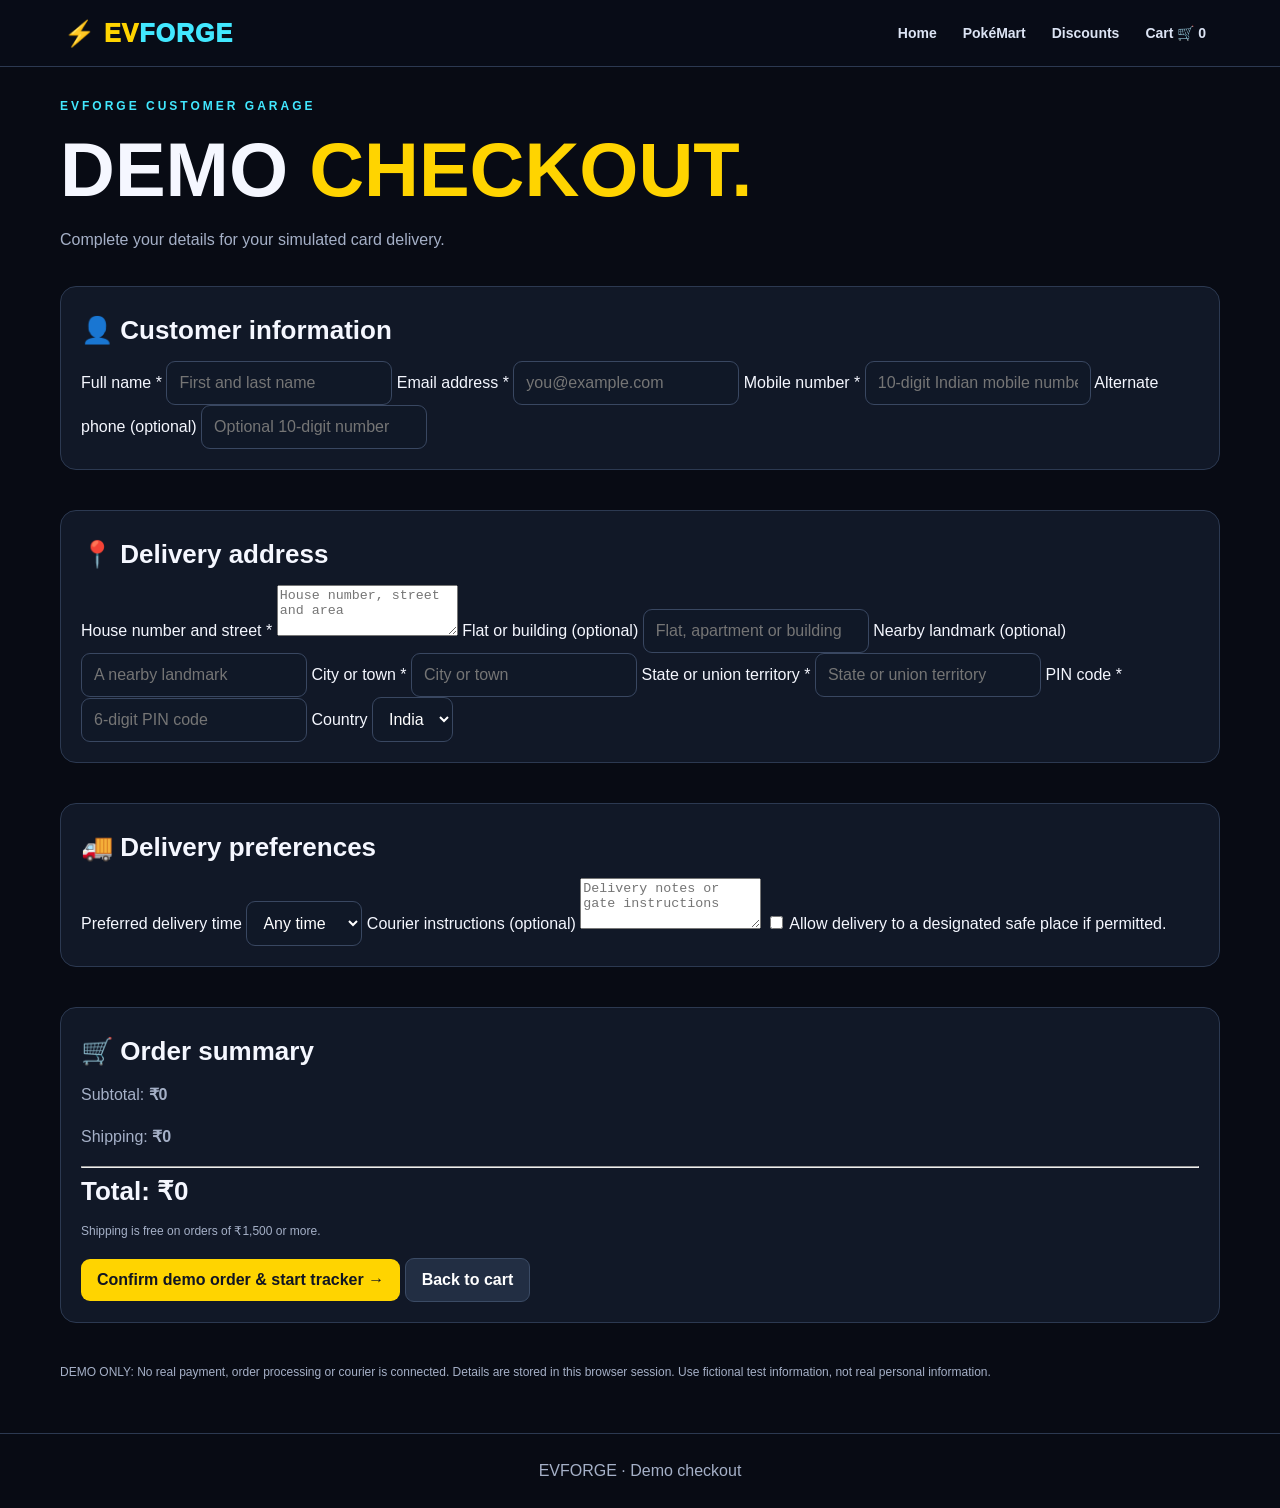
==== checkout.html @ b5e6a23c "Create checkout.html" ====
<!DOCTYPE html>
<html lang="en">
<head>
  <meta charset="UTF-8">
  <meta name="viewport" content="width=device-width, initial-scale=1">
  <title>EVFORGE | Demo Checkout</title>
  <link rel="stylesheet" href="style.css">
  <script src="app.js" defer></script>
</head>
<body>
  <header id="site-nav"></header>

  <main class="wrap section">
    <div class="eyebrow">EVFORGE CUSTOMER GARAGE</div>
    <h1>DEMO <span>CHECKOUT.</span></h1>
    <p>Complete your details for your simulated card delivery.</p>

    <form id="demo-checkout-form" onsubmit="submitDemoCheckout(event)">

      <section class="panel section">
        <h2>👤 Customer information</h2>

        <label for="customer-name">Full name *</label>
        <input id="customer-name" name="name" type="text"
          autocomplete="name" maxlength="100"
          placeholder="First and last name" required>

        <label for="customer-email">Email address *</label>
        <input id="customer-email" name="email" type="email"
          autocomplete="email" maxlength="150"
          placeholder="you@example.com" required>

        <label for="customer-phone">Mobile number *</label>
        <input id="customer-phone" name="phone" type="tel"
          inputmode="numeric" autocomplete="tel"
          pattern="[0-9]{10}" maxlength="10"
          placeholder="10-digit Indian mobile number"
          title="Enter a 10-digit mobile number" required>

        <label for="customer-alt-phone">Alternate phone (optional)</label>
        <input id="customer-alt-phone" name="altPhone" type="tel"
          inputmode="numeric" pattern="[0-9]{10}" maxlength="10"
          placeholder="Optional 10-digit number">
      </section>

      <section class="panel section">
        <h2>📍 Delivery address</h2>

        <label for="customer-address">House number and street *</label>
        <textarea id="customer-address" name="address"
          autocomplete="street-address" maxlength="250"
          rows="3" placeholder="House number, street and area"
          required></textarea>

        <label for="customer-address2">Flat or building (optional)</label>
        <input id="customer-address2" name="address2" type="text"
          autocomplete="address-line2" maxlength="150"
          placeholder="Flat, apartment or building">

        <label for="customer-landmark">Nearby landmark (optional)</label>
        <input id="customer-landmark" name="landmark" type="text"
          maxlength="150" placeholder="A nearby landmark">

        <label for="customer-city">City or town *</label>
        <input id="customer-city" name="city" type="text"
          autocomplete="address-level2" maxlength="100"
          placeholder="City or town" required>

        <label for="customer-state">State or union territory *</label>
        <input id="customer-state" name="state" type="text"
          autocomplete="address-level1" maxlength="100"
          placeholder="State or union territory" required>

        <label for="customer-postal">PIN code *</label>
        <input id="customer-postal" name="postal" type="text"
          inputmode="numeric" autocomplete="postal-code"
          pattern="[0-9]{6}" maxlength="6"
          placeholder="6-digit PIN code"
          title="Enter a 6-digit Indian PIN code" required>

        <label for="customer-country">Country</label>
        <select id="customer-country" name="country" required>
          <option value="India" selected>India</option>
        </select>
      </section>

      <section class="panel section">
        <h2>🚚 Delivery preferences</h2>

        <label for="delivery-time">Preferred delivery time</label>
        <select id="delivery-time" name="deliveryTime">
          <option value="Any time">Any time</option>
          <option value="Morning">Morning</option>
          <option value="Afternoon">Afternoon</option>
          <option value="Evening">Evening</option>
        </select>

        <label for="delivery-instructions">
          Courier instructions (optional)
        </label>
        <textarea id="delivery-instructions"
          name="deliveryInstructions" rows="3" maxlength="500"
          placeholder="Delivery notes or gate instructions"></textarea>

        <label class="checkbox-row" for="safe-place">
          <input id="safe-place" name="safePlace" type="checkbox">
          <span>Allow delivery to a designated safe place if permitted.</span>
        </label>
      </section>

      <section class="panel section">
        <h2>🛒 Order summary</h2>

        <p>Subtotal: <strong id="subtotal">₹0</strong></p>
        <p>Shipping: <strong id="shipping">₹0</strong></p>
        <hr>
        <h2>Total: <span id="grand-total">₹0</span></h2>

        <p class="small">
          Shipping is free on orders of ₹1,500 or more.
        </p>

        <p id="checkout-message" role="status"></p>

        <button class="btn" type="submit">
          Confirm demo order &amp; start tracker →
        </button>

        <a class="btn secondary" href="cart.html">Back to cart</a>
      </section>
    </form>

    <p class="small">
      DEMO ONLY: No real payment, order processing or courier is connected.
      Details are stored in this browser session. Use fictional test
      information, not real personal information.
    </p>
  </main>

  <footer>EVFORGE · Demo checkout</footer>
</body>
</html>
---- style.css ----
:root{
  --bg:#080b14;--panel:#111827;--yellow:#ffd400;
  --cyan:#42e8ff;--text:#f5f7ff;--muted:#a5b0c7;
  --line:#2c3951;--green:#52f5a4;
}
*{box-sizing:border-box}
html{scroll-behavior:smooth}
body{margin:0;background:var(--bg);color:var(--text);
font-family:Arial,Helvetica,sans-serif}
a{color:inherit;text-decoration:none}
button,input,select{font:inherit}
button{cursor:pointer}
#site-nav{position:sticky;top:0;z-index:20;background:#090d18f5;
border-bottom:1px solid var(--line);padding:15px 5%;
display:flex;justify-content:space-between;align-items:center;gap:15px;flex-wrap:wrap}
.brand{font-size:25px;font-weight:1000;color:var(--yellow);letter-spacing:1px}
.brand span{color:var(--cyan)}
.navlinks{display:flex;flex-wrap:wrap;gap:6px}
.navlinks a{padding:10px;border-radius:8px;color:#dce4f4;font-size:14px;font-weight:bold}
.navlinks a:hover,.navlinks a.current{background:#293147;color:var(--yellow)}
.wrap{width:min(1160px,92%);margin:auto}
.hero{margin-top:28px;min-height:430px;border:1px solid #34425b;border-radius:25px;
padding:clamp(25px,6vw,65px);background:radial-gradient(ellipse at 80% 40%,#293e67,transparent 45%),linear-gradient(125deg,#172238,#080b14);
overflow:hidden}
.eyebrow{font-size:12px;font-weight:bold;letter-spacing:3px;color:var(--cyan)}
h1{font-size:clamp(38px,7vw,76px);line-height:1.03;margin:18px 0}
h1 span{color:var(--yellow)}
h2{font-size:26px;margin:8px 0 15px}
h3{margin:10px 0}
p{color:var(--muted);line-height:1.65}
.hero p{max-width:550px;font-size:17px}
.supercar{font-size:clamp(80px,15vw,140px);text-align:right;
filter:drop-shadow(0 0 18px #42e8ff55);animation:drive 2s ease-in-out infinite alternate}
@keyframes drive{to{transform:translateX(-15px) translateY(-5px)}}
.actions{display:flex;gap:10px;flex-wrap:wrap;margin:20px 0}
.btn{display:inline-flex;align-items:center;justify-content:center;gap:7px;
border:0;border-radius:9px;background:var(--yellow);color:#111522;
padding:12px 16px;font-weight:900}
.btn:hover{filter:brightness(1.1);transform:translateY(-1px)}
.btn.secondary{background:#222e43;color:white;border:1px solid #3b4b65}
.stats{display:grid;grid-template-columns:repeat(3,minmax(0,1fr));gap:15px;margin:22px 0}
.panel,.deal{background:var(--panel);border:1px solid var(--line);
border-radius:16px;padding:20px;min-width:0}
.panel a:not(.btn){color:var(--cyan)}
.panel p{margin-top:8px}
.section{margin-top:32px;margin-bottom:40px}
.products{display:grid;grid-template-columns:repeat(4,minmax(0,1fr));gap:15px;margin:20px 0}
.product{display:flex;flex-direction:column;min-width:0;overflow:hidden;
background:var(--panel);border:1px solid var(--line);border-radius:15px}
.product img{width:100%;height:190px;object-fit:contain;padding:12px;
background:radial-gradient(ellipse,#293a55,#101725)}
.product-info{padding:14px;display:flex;flex-direction:column;gap:9px;flex:1}
.product-info h3{font-size:16px}
.product-info p{font-size:13px;margin:0}
.price{font-size:21px;font-weight:900;color:var(--yellow)}
.product-buttons{display:flex;gap:7px;margin-top:auto}
.product-buttons .btn{padding:10px 6px;font-size:12px;flex:1}
.heart{background:#263249;color:#ff7795;border:0;border-radius:8px;padding:8px 10px}
.badge{display:inline-block;background:#29354b;border-radius:20px;padding:6px 10px;font-size:11px;color:var(--cyan)}
.toolbar{display:flex;gap:10px;margin:22px 0;flex-wrap:wrap}
input,select{background:#101827;color:white;border:1px solid #394761;border-radius:9px;padding:12px}
.toolbar input{flex:1;min-width:160px}
.deals{display:grid;grid-template-columns:repeat(3,minmax(0,1fr));gap:15px;margin:24px 0}
.deal-icon{font-size:42px}
.deal h2{font-size:35px;color:var(--yellow)}
.coupon{display:flex;justify-content:space-between;align-items:center;gap:8px;
flex-wrap:wrap;border:1px dashed var(--yellow);border-radius:10px;
padding:12px;margin:16px 0;background:#252313}
.coupon code{color:var(--yellow);font-size:17px;font-weight:bold}
.map-head{display:flex;align-items:center;justify-content:space-between;gap:12px;flex-wrap:wrap;margin:20px 0}
.mapbox{border:1px solid #35465b;border-radius:16px;overflow:hidden;background:#14251f}
#delivery-map{display:block;width:100%;height:auto;min-height:250px}
.metric{font-size:27px;color:var(--cyan);font-weight:900;margin-top:8px}
.progress{height:9px;background:#2b3648;border-radius:20px;overflow:hidden;margin-top:20px}
.progress div{height:100%;width:0;background:linear-gradient(90deg,var(--cyan),var(--yellow));transition:width .25s}
.cart-layout{display:grid;grid-template-columns:1.4fr .6fr;gap:18px;margin-top:24px}
.cart-row{display:flex;gap:12px;align-items:center;border-bottom:1px solid var(--line);padding:14px 0}
.cart-row img{width:65px;height:65px;object-fit:contain}
.cart-row .grow{flex:1;min-width:0}
.cart-row input{width:68px}
.total{display:flex;justify-content:space-between;gap:10px;padding:11px 0}
.grand{font-size:20px;color:var(--yellow)}
.full-btn{width:100%;margin-top:12px}
.small{font-size:12px;color:var(--muted)}
.empty{padding:25px;text-align:center;color:var(--muted)}
footer{margin-top:50px;padding:28px 5%;text-align:center;border-top:1px solid var(--line);color:var(--muted)}
@media(max-width:800px){
 #site-nav{align-items:flex-start}
 .navlinks a{font-size:12px;padding:8px}
 .products{grid-template-columns:repeat(2,minmax(0,1fr))}
 .deals{grid-template-columns:1fr 1fr}
 .cart-layout{grid-template-columns:1fr}
}
@media(max-width:480px){
 .stats,.deals{grid-template-columns:1fr}
 .product img{height:145px}
 .product-info{padding:10px}
 .hero{padding:25px}
}
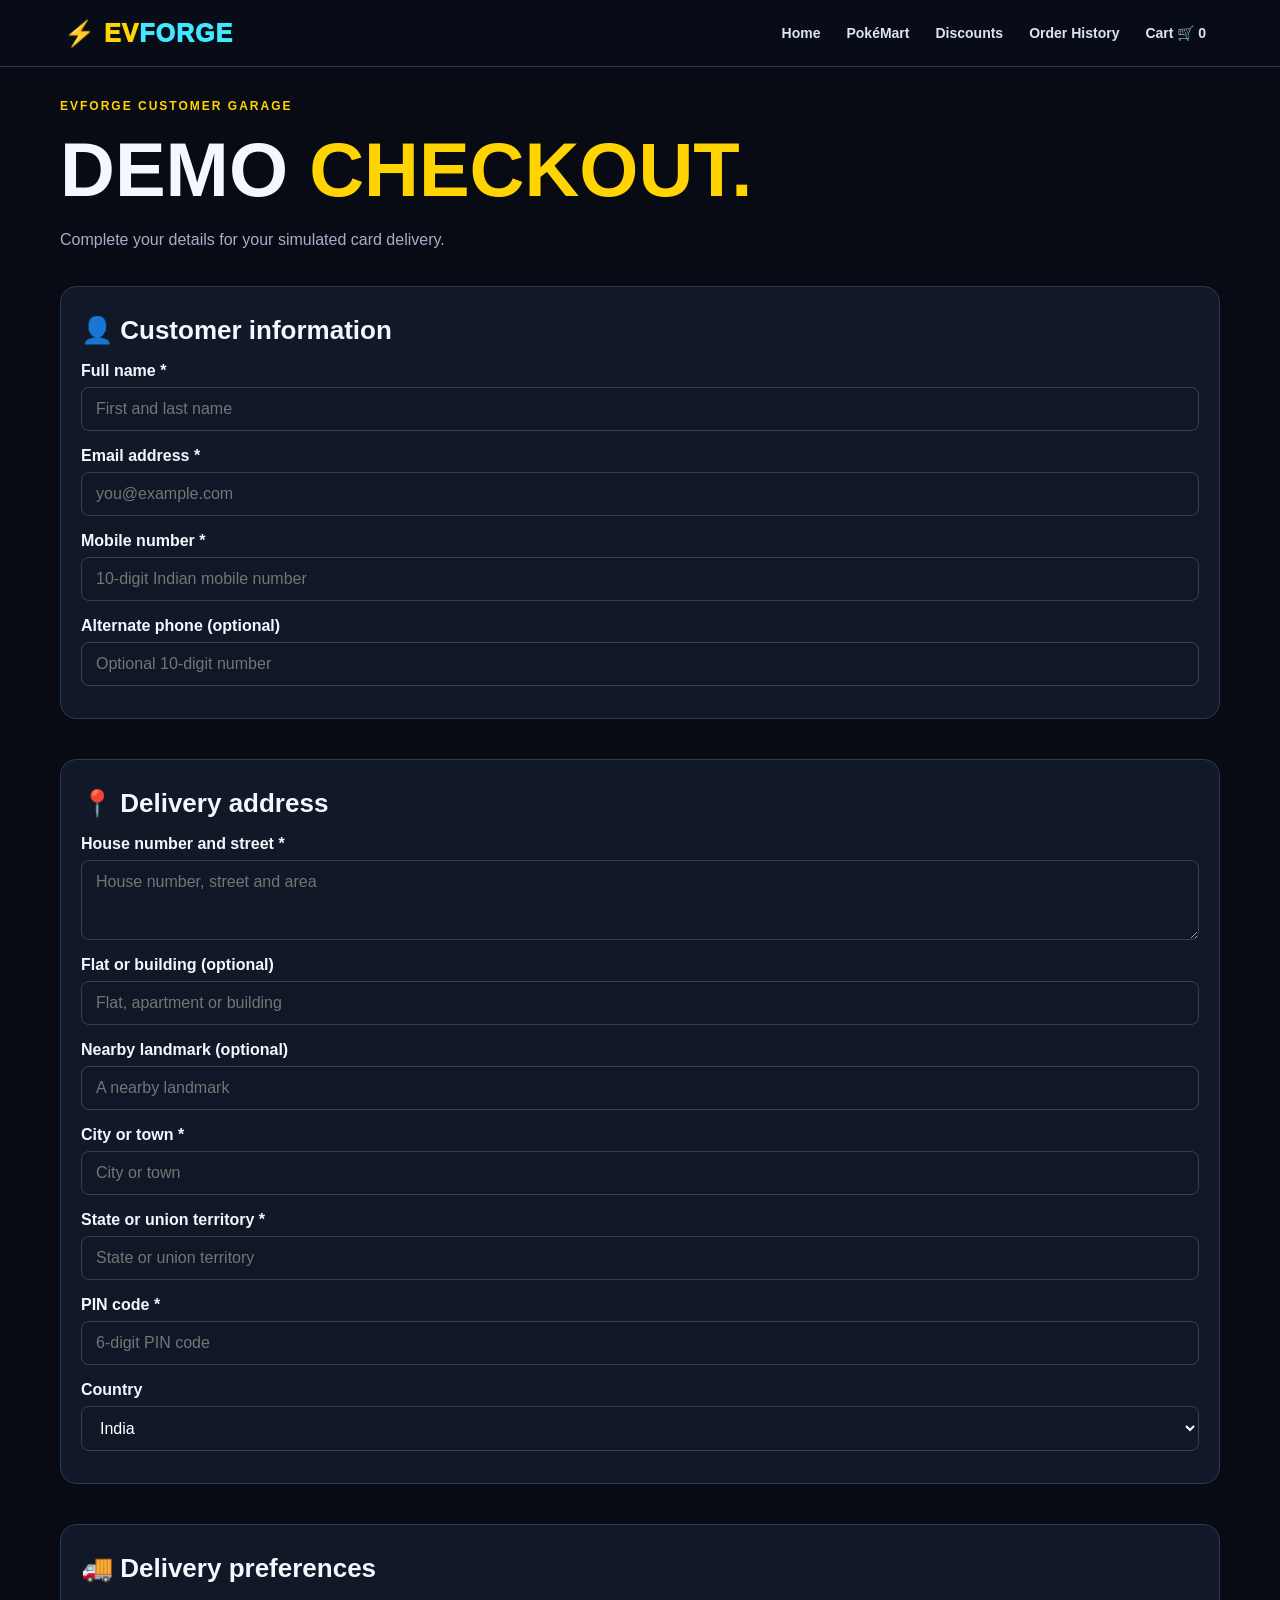
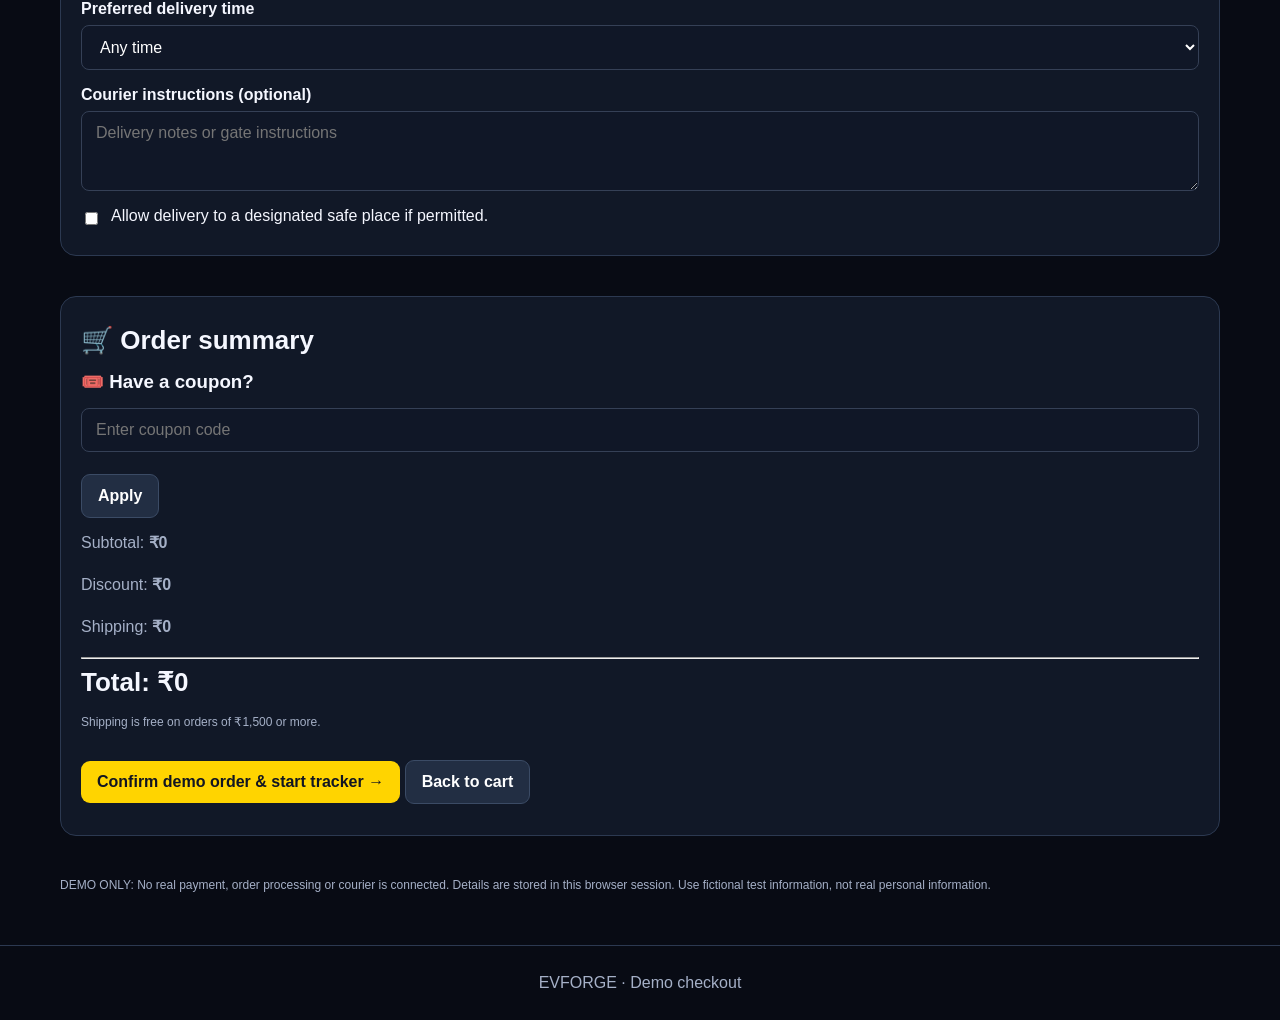
==== commit cbec7090: "checkout.html" ====
--- a/checkout.html
+++ b/checkout.html
@@ -109,13 +109,45 @@
         </label>
       </section>
 
-      <section class="panel section">
-        <h2>🛒 Order summary</h2>
+     <section class="panel section">
+  <h2>🛒 Order summary</h2>
 
-        <p>Subtotal: <strong id="subtotal">₹0</strong></p>
-        <p>Shipping: <strong id="shipping">₹0</strong></p>
-        <hr>
-        <h2>Total: <span id="grand-total">₹0</span></h2>
+  <div class="coupon-box">
+    <h3>🎟️ Have a coupon?</h3>
+
+    <div class="coupon-input-row">
+      <input
+        type="text"
+        id="checkout-coupon"
+        placeholder="Enter coupon code"
+        maxlength="30"
+        autocomplete="off"
+      >
+
+      <button
+        class="btn secondary"
+        type="button"
+        onclick="applyCheckoutCoupon()"
+      >
+        Apply
+      </button>
+    </div>
+
+    <p id="coupon-message" class="small" role="status"></p>
+  </div>
+
+  <p>Subtotal: <strong id="subtotal">₹0</strong></p>
+
+  <p>
+    Discount:
+    <strong id="checkout-discount">₹0</strong>
+  </p>
+
+  <p>Shipping: <strong id="shipping">₹0</strong></p>
+
+  <hr>
+
+  <h2>Total: <span id="grand-total">₹0</span></h2>
 
         <p class="small">
           Shipping is free on orders of ₹1,500 or more.
--- a/style.css
+++ b/style.css
@@ -98,3 +98,347 @@
  .product-info{padding:10px}
  .hero{padding:25px}
 }
+
+/* EVFORGE demo checkout */
+
+#demo-checkout-form label {
+  display: block;
+  margin: 16px 0 7px;
+  font-weight: 600;
+}
+
+#demo-checkout-form input:not([type="checkbox"]),
+#demo-checkout-form select,
+#demo-checkout-form textarea {
+  box-sizing: border-box;
+  display: block;
+  width: 100%;
+  padding: 12px 14px;
+  margin-bottom: 12px;
+  border: 1px solid #354056;
+  border-radius: 8px;
+  background: #101727;
+  color: #fff;
+  font: inherit;
+}
+
+#demo-checkout-form textarea {
+  resize: vertical;
+}
+
+#demo-checkout-form .checkbox-row {
+  display: flex;
+  align-items: flex-start;
+  gap: 10px;
+  font-weight: normal;
+}
+
+#demo-checkout-form .checkbox-row input {
+  margin-top: 5px;
+  flex-shrink: 0;
+}
+
+#demo-checkout-form button[type="submit"] {
+  margin: 12px 0;
+}
+/* ==========================================
+   EVFORGE UPGRADE STYLES
+   ========================================== */
+
+
+/* ---------- CHECKOUT ---------- */
+
+.coupon-checkout {
+  margin-top: 20px;
+}
+
+.coupon-input-row {
+  display: flex;
+  gap: 10px;
+  flex-wrap: wrap;
+  margin-top: 15px;
+}
+
+.checkout-total-row {
+  display: flex;
+  justify-content: space-between;
+  gap: 20px;
+  padding: 10px 0;
+}
+
+.checkout-total-row.total {
+  font-size: 1.25rem;
+}
+
+
+/* ---------- COUPONS ---------- */
+
+.coupon-card {
+  background: #111a29;
+  border: 1px solid #29364a;
+  border-radius: 16px;
+  padding: 22px;
+  transition:
+    transform 0.2s ease,
+    border-color 0.2s ease;
+}
+
+.coupon-card:hover {
+  transform: translateY(-3px);
+  border-color: #ffd400;
+}
+
+.coupon-code {
+  display: inline-block;
+  margin: 15px 0;
+  padding: 10px 14px;
+  border-radius: 8px;
+  background: #080c15;
+  border: 1px dashed #ffd400;
+  color: #ffd400;
+  font-weight: 900;
+  letter-spacing: 1px;
+}
+
+.coupon-actions {
+  display: flex;
+  gap: 10px;
+  flex-wrap: wrap;
+}
+
+.saved-coupons-section {
+  margin-top: 30px;
+}
+
+.saved-coupons {
+  display: grid;
+  gap: 12px;
+  margin-top: 20px;
+}
+
+.coupon-saved-card {
+  display: flex;
+  align-items: center;
+  gap: 14px;
+  flex-wrap: wrap;
+  padding: 16px;
+  background: #111a29;
+  border: 1px solid #29364a;
+  border-radius: 12px;
+}
+
+.coupon-saved-card strong {
+  color: #ffd400;
+  letter-spacing: 1px;
+}
+
+.coupon-saved-card span {
+  color: #aab7c9;
+  flex: 1;
+}
+
+
+/* ---------- ORDER HISTORY ---------- */
+
+.history-page {
+  width: min(1100px, 92%);
+  margin: 40px auto 70px;
+}
+
+.hero-small {
+  text-align: center;
+  margin-bottom: 30px;
+}
+
+.hero-small h1 {
+  font-size: clamp(2rem, 5vw, 3.5rem);
+  margin: 10px 0;
+}
+
+.hero-small p {
+  color: #aab7c9;
+}
+
+.eyebrow {
+  color: #ffd400;
+  font-weight: 900;
+  letter-spacing: 2px;
+  text-transform: uppercase;
+}
+
+.history-actions {
+  display: flex;
+  flex-wrap: wrap;
+  gap: 10px;
+  margin-bottom: 25px;
+}
+
+.history-list {
+  display: grid;
+  gap: 18px;
+}
+
+.order-card {
+  background: #111a29;
+  border: 1px solid #29364a;
+  border-radius: 18px;
+  padding: 22px;
+}
+
+.order-card-top {
+  display: flex;
+  justify-content: space-between;
+  gap: 15px;
+  flex-wrap: wrap;
+  border-bottom: 1px solid #29364a;
+  padding-bottom: 15px;
+}
+
+.order-card-top h3 {
+  color: #ffd400;
+  margin: 0 0 5px;
+}
+
+.order-card-top p {
+  color: #8998ad;
+  margin: 0;
+}
+
+.order-status {
+  display: inline-flex;
+  align-items: center;
+  height: fit-content;
+  padding: 7px 11px;
+  border-radius: 999px;
+  background: #173c2b;
+  color: #52f5a4;
+  font-size: 12px;
+  font-weight: 900;
+}
+
+.order-customer {
+  display: flex;
+  gap: 10px;
+  flex-wrap: wrap;
+  padding: 15px 0;
+}
+
+.order-customer span {
+  color: #aab7c9;
+}
+
+.order-items {
+  margin: 0;
+  padding-left: 20px;
+  color: #dce4ef;
+  line-height: 1.8;
+}
+
+.order-items span {
+  color: #aab7c9;
+}
+
+.order-total-lines {
+  margin: 20px 0;
+  padding-top: 15px;
+  border-top: 1px solid #29364a;
+}
+
+.order-total-lines > div {
+  display: flex;
+  justify-content: space-between;
+  gap: 20px;
+  padding: 6px 0;
+}
+
+.order-grand-total {
+  margin-top: 8px;
+  padding-top: 12px !important;
+  border-top: 1px solid #29364a;
+  font-size: 1.2rem;
+  color: #ffd400;
+}
+
+
+/* ---------- TURBO TRACKER ---------- */
+
+.tracker-dashboard {
+  width: min(1000px, 92%);
+  margin: 20px auto;
+  display: grid;
+  grid-template-columns:
+    repeat(4, minmax(0, 1fr));
+  gap: 12px;
+}
+
+.tracker-stat {
+  padding: 18px;
+  border-radius: 15px;
+  background: #111a29;
+  border: 1px solid #29364a;
+  text-align: center;
+}
+
+.tracker-stat span {
+  display: block;
+  color: #8998ad;
+  font-size: 11px;
+  font-weight: 900;
+  letter-spacing: 1px;
+  margin-bottom: 8px;
+}
+
+.tracker-stat strong {
+  color: #ffd400;
+  font-size: 1.35rem;
+}
+
+.tracker-controls {
+  display: flex;
+  justify-content: center;
+  gap: 10px;
+  flex-wrap: wrap;
+  margin: 20px auto;
+}
+
+.btn.danger {
+  background: #54232b;
+  color: #ffd9de;
+}
+
+
+/* ---------- MOBILE ---------- */
+
+@media (max-width: 700px) {
+
+  .tracker-dashboard {
+    grid-template-columns:
+      repeat(2, minmax(0, 1fr));
+  }
+
+  .order-card {
+    padding: 16px;
+  }
+
+  .coupon-saved-card {
+    align-items: flex-start;
+    flex-direction: column;
+  }
+
+}
+
+@media (max-width: 450px) {
+
+  .tracker-dashboard {
+    grid-template-columns: 1fr 1fr;
+  }
+
+  .tracker-stat {
+    padding: 14px 8px;
+  }
+
+  .tracker-stat strong {
+    font-size: 1rem;
+  }
+
+}
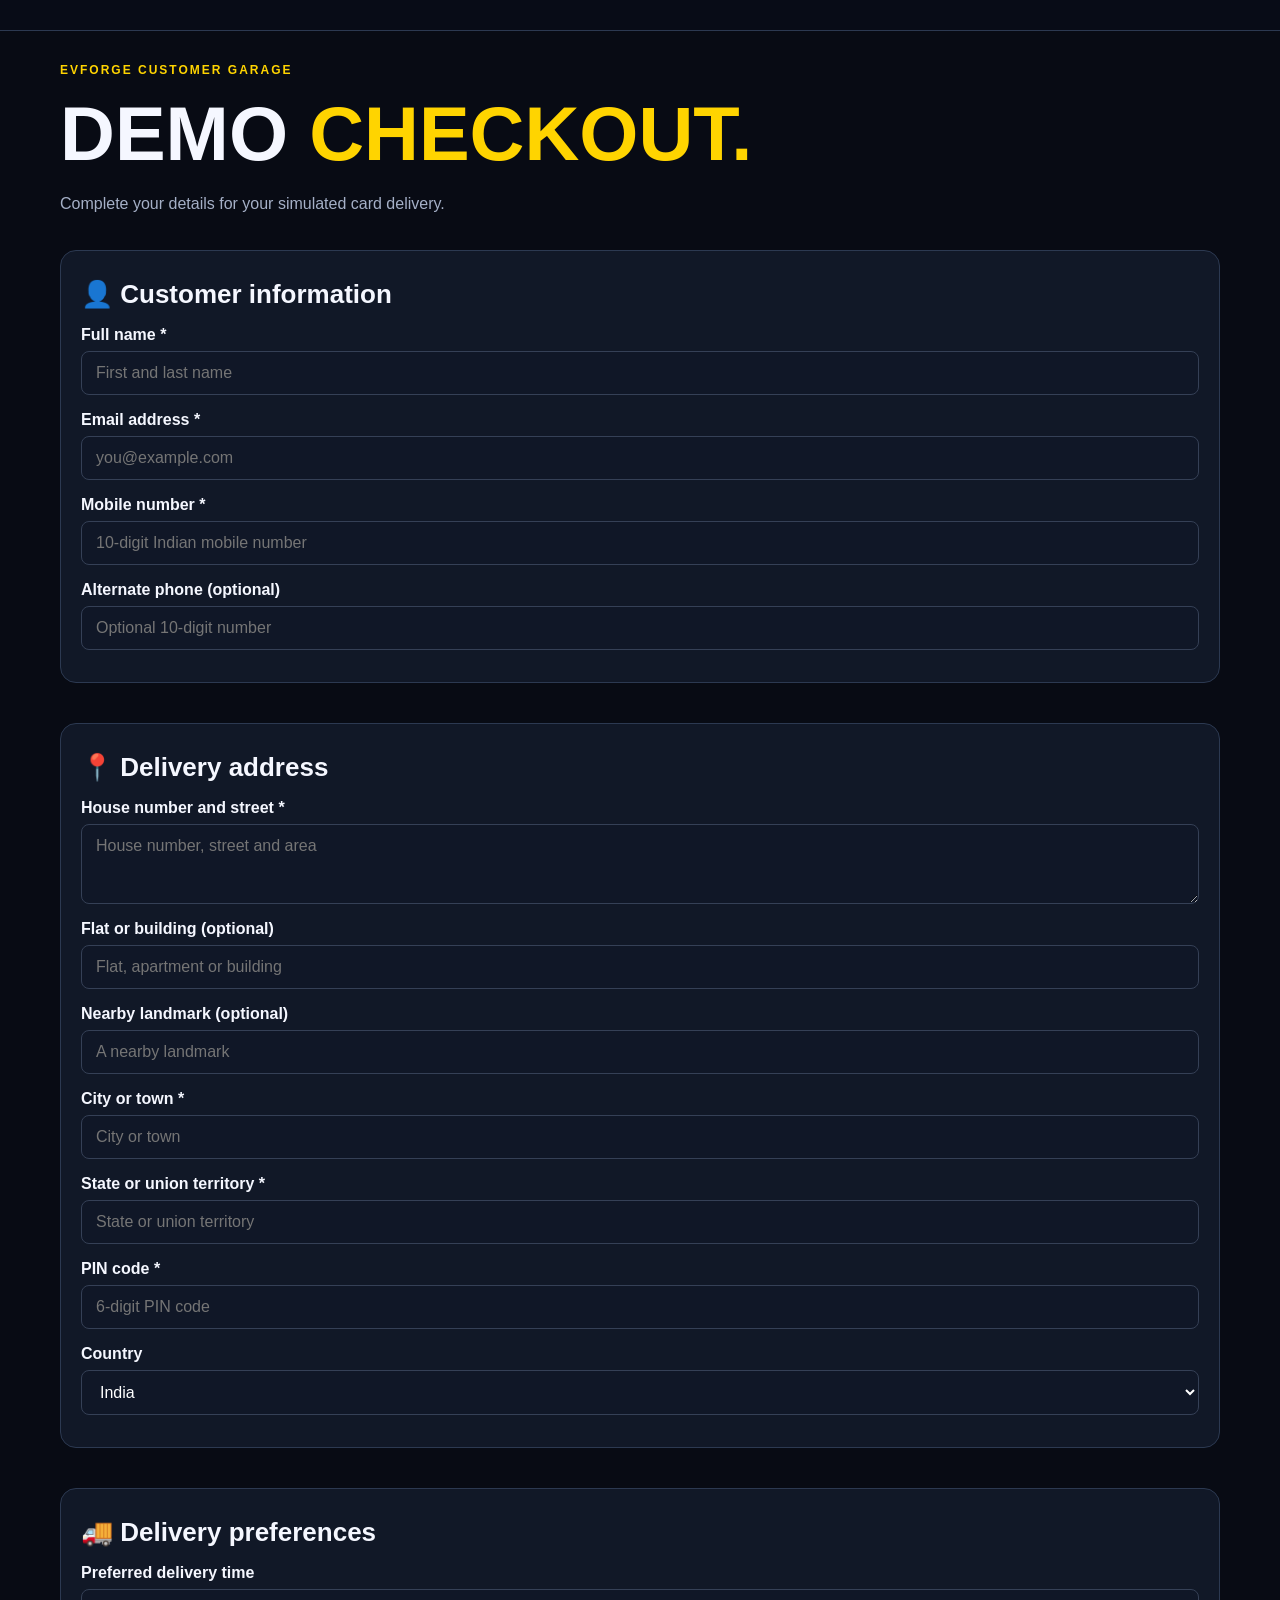
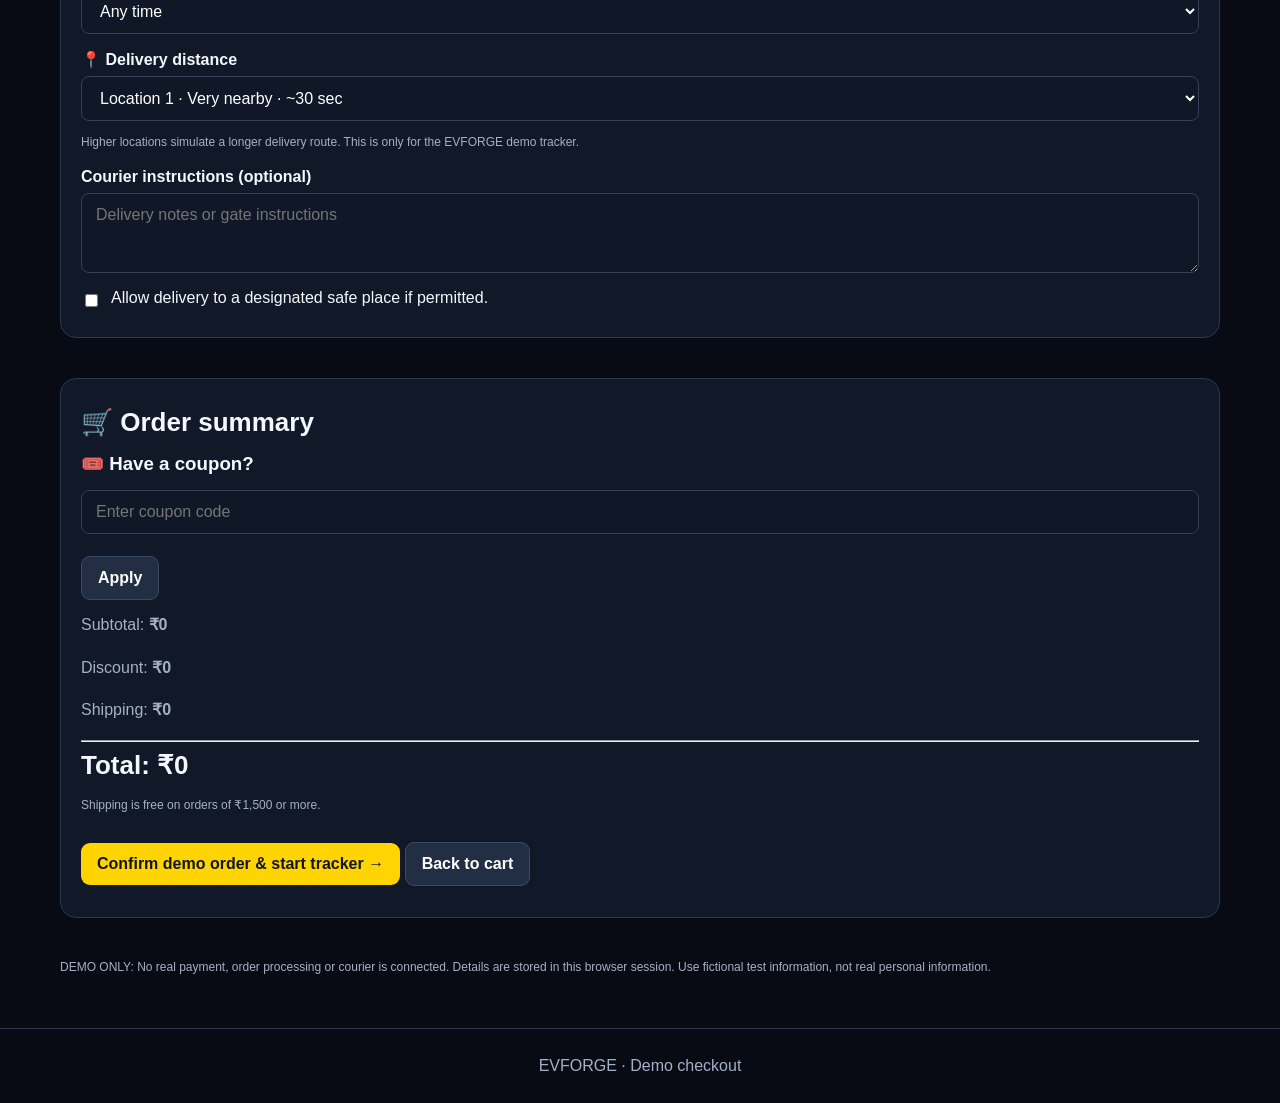
==== commit d4fd23df: "checkout.html" ====
--- a/checkout.html
+++ b/checkout.html
@@ -1,4 +1,3 @@
-
 <!DOCTYPE html>
 <html lang="en">
 <head>
@@ -8,168 +7,496 @@
   <link rel="stylesheet" href="style.css">
   <script src="app.js" defer></script>
 </head>
+
 <body>
+
   <header id="site-nav"></header>
 
   <main class="wrap section">
-    <div class="eyebrow">EVFORGE CUSTOMER GARAGE</div>
-    <h1>DEMO <span>CHECKOUT.</span></h1>
-    <p>Complete your details for your simulated card delivery.</p>
-
-    <form id="demo-checkout-form" onsubmit="submitDemoCheckout(event)">
+
+    <div class="eyebrow">
+      EVFORGE CUSTOMER GARAGE
+    </div>
+
+    <h1>
+      DEMO <span>CHECKOUT.</span>
+    </h1>
+
+    <p>
+      Complete your details for your simulated card delivery.
+    </p>
+
+
+    <!-- ==========================================
+         CUSTOMER INFORMATION
+         ========================================== -->
+
+    <form
+      id="demo-checkout-form"
+      onsubmit="submitDemoCheckout(event)"
+    >
 
       <section class="panel section">
+
         <h2>👤 Customer information</h2>
 
-        <label for="customer-name">Full name *</label>
-        <input id="customer-name" name="name" type="text"
-          autocomplete="name" maxlength="100"
-          placeholder="First and last name" required>
-
-        <label for="customer-email">Email address *</label>
-        <input id="customer-email" name="email" type="email"
-          autocomplete="email" maxlength="150"
-          placeholder="you@example.com" required>
-
-        <label for="customer-phone">Mobile number *</label>
-        <input id="customer-phone" name="phone" type="tel"
-          inputmode="numeric" autocomplete="tel"
-          pattern="[0-9]{10}" maxlength="10"
+        <label for="customer-name">
+          Full name *
+        </label>
+
+        <input
+          id="customer-name"
+          name="name"
+          type="text"
+          autocomplete="name"
+          maxlength="100"
+          placeholder="First and last name"
+          required
+        >
+
+
+        <label for="customer-email">
+          Email address *
+        </label>
+
+        <input
+          id="customer-email"
+          name="email"
+          type="email"
+          autocomplete="email"
+          maxlength="150"
+          placeholder="you@example.com"
+          required
+        >
+
+
+        <label for="customer-phone">
+          Mobile number *
+        </label>
+
+        <input
+          id="customer-phone"
+          name="phone"
+          type="tel"
+          inputmode="numeric"
+          autocomplete="tel"
+          pattern="[0-9]{10}"
+          maxlength="10"
           placeholder="10-digit Indian mobile number"
-          title="Enter a 10-digit mobile number" required>
-
-        <label for="customer-alt-phone">Alternate phone (optional)</label>
-        <input id="customer-alt-phone" name="altPhone" type="tel"
-          inputmode="numeric" pattern="[0-9]{10}" maxlength="10"
-          placeholder="Optional 10-digit number">
+          title="Enter a 10-digit mobile number"
+          required
+        >
+
+
+        <label for="customer-alt-phone">
+          Alternate phone (optional)
+        </label>
+
+        <input
+          id="customer-alt-phone"
+          name="altPhone"
+          type="tel"
+          inputmode="numeric"
+          pattern="[0-9]{10}"
+          maxlength="10"
+          placeholder="Optional 10-digit number"
+        >
+
       </section>
 
+
+      <!-- ==========================================
+           DELIVERY ADDRESS
+           ========================================== -->
+
       <section class="panel section">
+
         <h2>📍 Delivery address</h2>
 
-        <label for="customer-address">House number and street *</label>
-        <textarea id="customer-address" name="address"
-          autocomplete="street-address" maxlength="250"
-          rows="3" placeholder="House number, street and area"
-          required></textarea>
-
-        <label for="customer-address2">Flat or building (optional)</label>
-        <input id="customer-address2" name="address2" type="text"
-          autocomplete="address-line2" maxlength="150"
-          placeholder="Flat, apartment or building">
-
-        <label for="customer-landmark">Nearby landmark (optional)</label>
-        <input id="customer-landmark" name="landmark" type="text"
-          maxlength="150" placeholder="A nearby landmark">
-
-        <label for="customer-city">City or town *</label>
-        <input id="customer-city" name="city" type="text"
-          autocomplete="address-level2" maxlength="100"
-          placeholder="City or town" required>
-
-        <label for="customer-state">State or union territory *</label>
-        <input id="customer-state" name="state" type="text"
-          autocomplete="address-level1" maxlength="100"
-          placeholder="State or union territory" required>
-
-        <label for="customer-postal">PIN code *</label>
-        <input id="customer-postal" name="postal" type="text"
-          inputmode="numeric" autocomplete="postal-code"
-          pattern="[0-9]{6}" maxlength="6"
+
+        <label for="customer-address">
+          House number and street *
+        </label>
+
+        <textarea
+          id="customer-address"
+          name="address"
+          autocomplete="street-address"
+          maxlength="250"
+          rows="3"
+          placeholder="House number, street and area"
+          required
+        ></textarea>
+
+
+        <label for="customer-address2">
+          Flat or building (optional)
+        </label>
+
+        <input
+          id="customer-address2"
+          name="address2"
+          type="text"
+          autocomplete="address-line2"
+          maxlength="150"
+          placeholder="Flat, apartment or building"
+        >
+
+
+        <label for="customer-landmark">
+          Nearby landmark (optional)
+        </label>
+
+        <input
+          id="customer-landmark"
+          name="landmark"
+          type="text"
+          maxlength="150"
+          placeholder="A nearby landmark"
+        >
+
+
+        <label for="customer-city">
+          City or town *
+        </label>
+
+        <input
+          id="customer-city"
+          name="city"
+          type="text"
+          autocomplete="address-level2"
+          maxlength="100"
+          placeholder="City or town"
+          required
+        >
+
+
+        <label for="customer-state">
+          State or union territory *
+        </label>
+
+        <input
+          id="customer-state"
+          name="state"
+          type="text"
+          autocomplete="address-level1"
+          maxlength="100"
+          placeholder="State or union territory"
+          required
+        >
+
+
+        <label for="customer-postal">
+          PIN code *
+        </label>
+
+        <input
+          id="customer-postal"
+          name="postal"
+          type="text"
+          inputmode="numeric"
+          autocomplete="postal-code"
+          pattern="[0-9]{6}"
+          maxlength="6"
           placeholder="6-digit PIN code"
-          title="Enter a 6-digit Indian PIN code" required>
-
-        <label for="customer-country">Country</label>
-        <select id="customer-country" name="country" required>
-          <option value="India" selected>India</option>
+          title="Enter a 6-digit Indian PIN code"
+          required
+        >
+
+
+        <label for="customer-country">
+          Country
+        </label>
+
+        <select
+          id="customer-country"
+          name="country"
+          required
+        >
+          <option value="India" selected>
+            India
+          </option>
         </select>
+
       </section>
 
+
+      <!-- ==========================================
+           DELIVERY PREFERENCES
+           ========================================== -->
+
       <section class="panel section">
+
         <h2>🚚 Delivery preferences</h2>
 
-        <label for="delivery-time">Preferred delivery time</label>
-        <select id="delivery-time" name="deliveryTime">
-          <option value="Any time">Any time</option>
-          <option value="Morning">Morning</option>
-          <option value="Afternoon">Afternoon</option>
-          <option value="Evening">Evening</option>
+
+        <!-- Preferred delivery time -->
+
+        <label for="delivery-time">
+          Preferred delivery time
+        </label>
+
+        <select
+          id="delivery-time"
+          name="deliveryTime"
+        >
+          <option value="Any time">
+            Any time
+          </option>
+
+          <option value="Morning">
+            Morning
+          </option>
+
+          <option value="Afternoon">
+            Afternoon
+          </option>
+
+          <option value="Evening">
+            Evening
+          </option>
         </select>
+
+
+        <!-- ==========================================
+             DELIVERY LOCATION
+             ========================================== -->
+
+        <label for="delivery-location">
+          📍 Delivery distance
+        </label>
+
+        <select
+          id="delivery-location"
+          name="deliveryLocation"
+          required
+        >
+
+          <option value="1">
+            Location 1 · Very nearby · ~30 sec
+          </option>
+
+          <option value="2">
+            Location 2 · Nearby · ~1 min
+          </option>
+
+          <option value="3">
+            Location 3 · ~1 min 30 sec
+          </option>
+
+          <option value="4">
+            Location 4 · ~2 min
+          </option>
+
+          <option value="5">
+            Location 5 · ~2 min 30 sec
+          </option>
+
+          <option value="6">
+            Location 6 · ~3 min 15 sec
+          </option>
+
+          <option value="7">
+            Location 7 · ~4 min
+          </option>
+
+          <option value="8">
+            Location 8 · ~4 min 45 sec
+          </option>
+
+          <option value="9">
+            Location 9 · ~5 min 20 sec
+          </option>
+
+          <option value="10">
+            Location 10 · Far away · ~6 min
+          </option>
+
+        </select>
+
+
+        <p class="small">
+          Higher locations simulate a longer delivery route.
+          This is only for the EVFORGE demo tracker.
+        </p>
+
+
+        <!-- Courier instructions -->
 
         <label for="delivery-instructions">
           Courier instructions (optional)
         </label>
-        <textarea id="delivery-instructions"
-          name="deliveryInstructions" rows="3" maxlength="500"
-          placeholder="Delivery notes or gate instructions"></textarea>
-
-        <label class="checkbox-row" for="safe-place">
-          <input id="safe-place" name="safePlace" type="checkbox">
-          <span>Allow delivery to a designated safe place if permitted.</span>
-        </label>
+
+        <textarea
+          id="delivery-instructions"
+          name="deliveryInstructions"
+          rows="3"
+          maxlength="500"
+          placeholder="Delivery notes or gate instructions"
+        ></textarea>
+
+
+        <!-- Safe-place delivery -->
+
+        <label
+          class="checkbox-row"
+          for="safe-place"
+        >
+
+          <input
+            id="safe-place"
+            name="safePlace"
+            type="checkbox"
+          >
+
+          <span>
+            Allow delivery to a designated safe place
+            if permitted.
+          </span>
+
+        </label>
+
       </section>
 
-     <section class="panel section">
-  <h2>🛒 Order summary</h2>
-
-  <div class="coupon-box">
-    <h3>🎟️ Have a coupon?</h3>
-
-    <div class="coupon-input-row">
-      <input
-        type="text"
-        id="checkout-coupon"
-        placeholder="Enter coupon code"
-        maxlength="30"
-        autocomplete="off"
-      >
-
-      <button
-        class="btn secondary"
-        type="button"
-        onclick="applyCheckoutCoupon()"
-      >
-        Apply
-      </button>
-    </div>
-
-    <p id="coupon-message" class="small" role="status"></p>
-  </div>
-
-  <p>Subtotal: <strong id="subtotal">₹0</strong></p>
-
-  <p>
-    Discount:
-    <strong id="checkout-discount">₹0</strong>
-  </p>
-
-  <p>Shipping: <strong id="shipping">₹0</strong></p>
-
-  <hr>
-
-  <h2>Total: <span id="grand-total">₹0</span></h2>
+
+      <!-- ==========================================
+           ORDER SUMMARY
+           ========================================== -->
+
+      <section class="panel section">
+
+        <h2>🛒 Order summary</h2>
+
+
+        <!-- Coupon -->
+
+        <div class="coupon-box">
+
+          <h3>
+            🎟️ Have a coupon?
+          </h3>
+
+          <div class="coupon-input-row">
+
+            <input
+              type="text"
+              id="checkout-coupon"
+              placeholder="Enter coupon code"
+              maxlength="30"
+              autocomplete="off"
+            >
+
+            <button
+              class="btn secondary"
+              type="button"
+              onclick="applyCheckoutCoupon()"
+            >
+              Apply
+            </button>
+
+          </div>
+
+          <p
+            id="coupon-message"
+            class="small"
+            role="status"
+          ></p>
+
+        </div>
+
+
+        <!-- Totals -->
+
+        <p>
+          Subtotal:
+          <strong id="subtotal">
+            ₹0
+          </strong>
+        </p>
+
+
+        <p>
+          Discount:
+          <strong id="checkout-discount">
+            ₹0
+          </strong>
+        </p>
+
+
+        <p>
+          Shipping:
+          <strong id="shipping">
+            ₹0
+          </strong>
+        </p>
+
+
+        <hr>
+
+
+        <h2>
+          Total:
+          <span id="grand-total">
+            ₹0
+          </span>
+        </h2>
+
 
         <p class="small">
           Shipping is free on orders of ₹1,500 or more.
         </p>
 
-        <p id="checkout-message" role="status"></p>
-
-        <button class="btn" type="submit">
+
+        <p
+          id="checkout-message"
+          role="status"
+        ></p>
+
+
+        <!-- Submit -->
+
+        <button
+          class="btn"
+          type="submit"
+        >
           Confirm demo order &amp; start tracker →
         </button>
 
-        <a class="btn secondary" href="cart.html">Back to cart</a>
+
+        <a
+          class="btn secondary"
+          href="cart.html"
+        >
+          Back to cart
+        </a>
+
       </section>
+
     </form>
 
+
+    <!-- ==========================================
+         DEMO NOTICE
+         ========================================== -->
+
     <p class="small">
-      DEMO ONLY: No real payment, order processing or courier is connected.
-      Details are stored in this browser session. Use fictional test
-      information, not real personal information.
+
+      DEMO ONLY: No real payment, order processing
+      or courier is connected.
+
+      Details are stored in this browser session.
+
+      Use fictional test information, not real
+      personal information.
+
     </p>
+
   </main>
 
-  <footer>EVFORGE · Demo checkout</footer>
+
+  <footer>
+    EVFORGE · Demo checkout
+  </footer>
+
 </body>
 </html>
